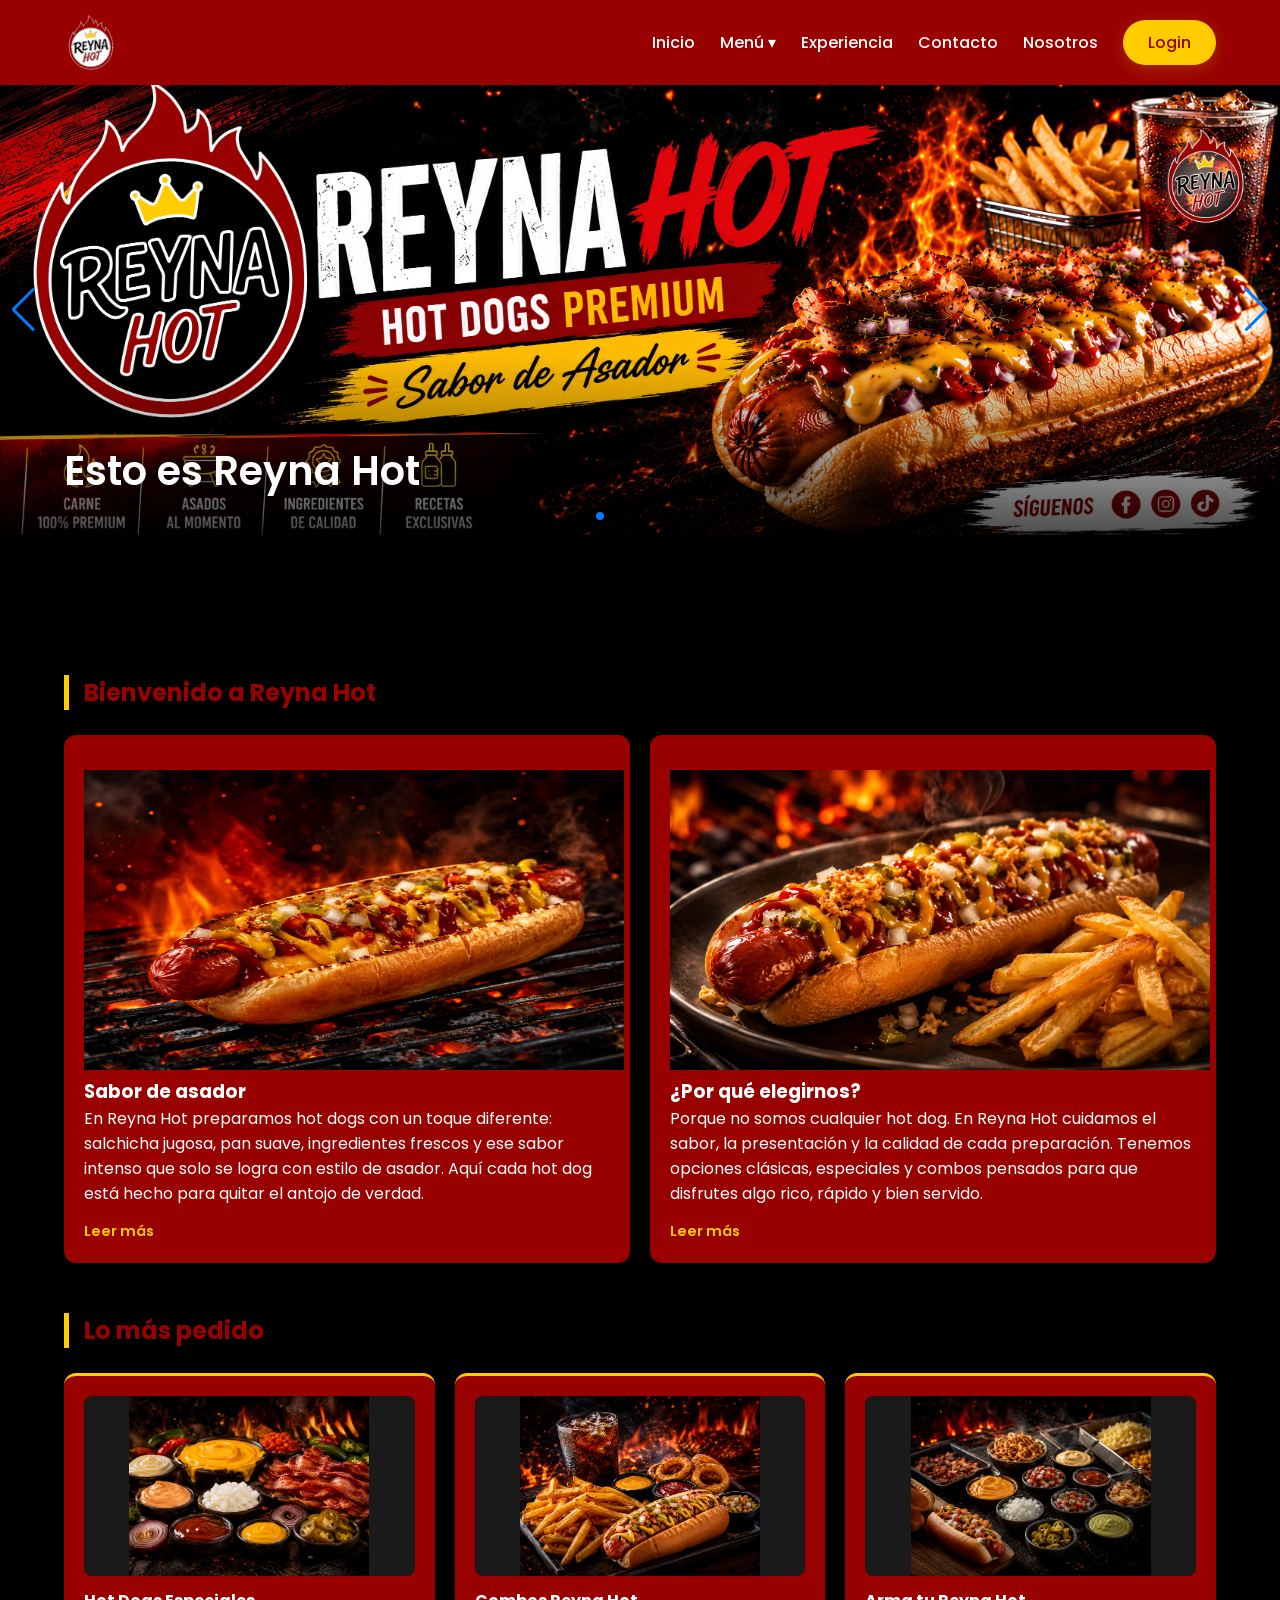
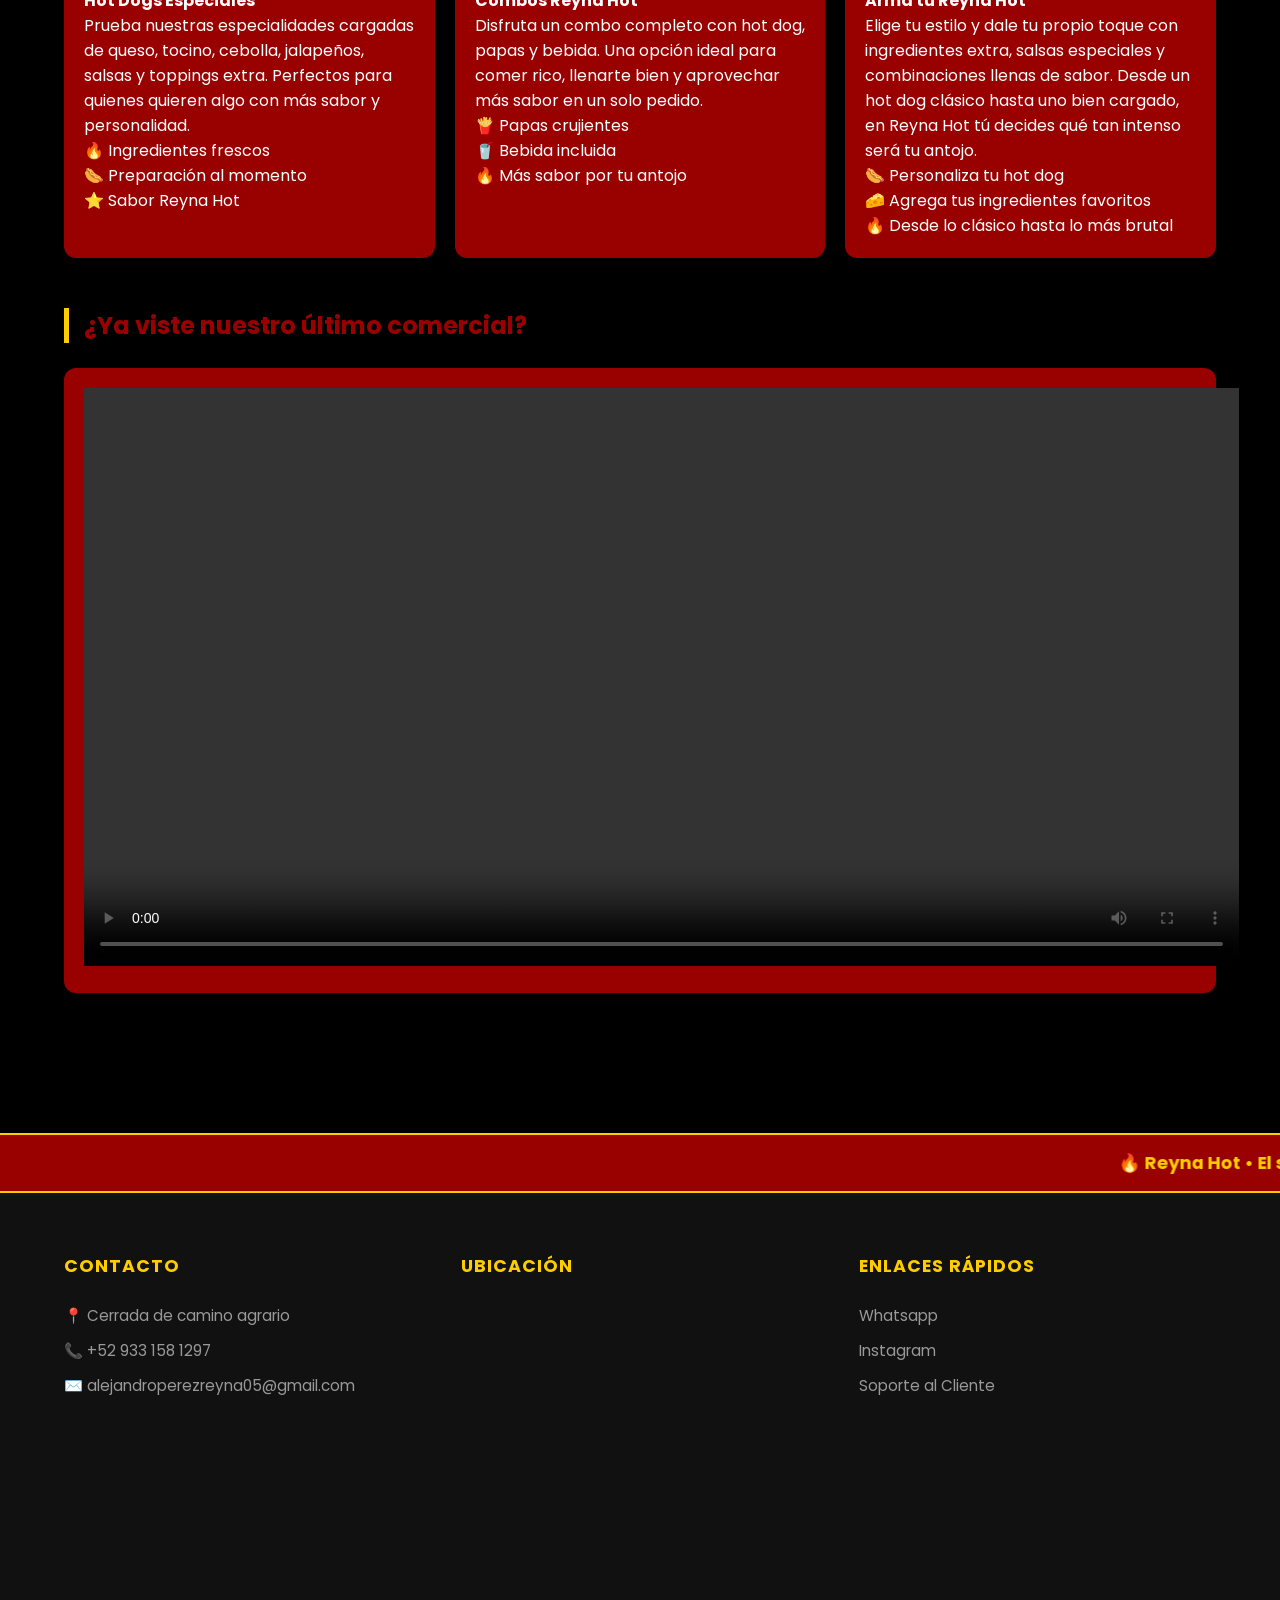
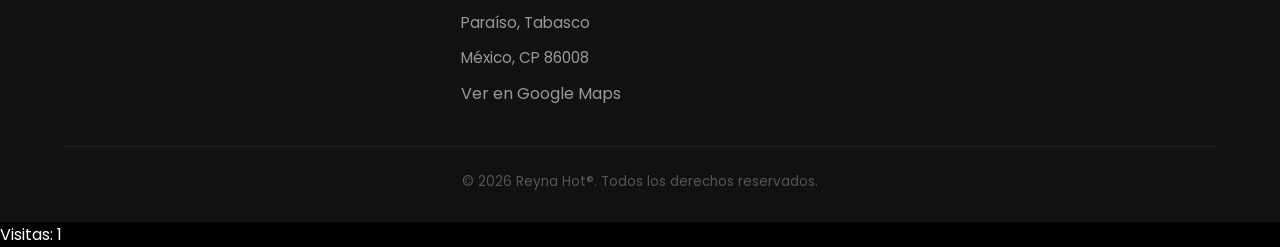
==== index.html @ 56ec8650 "Add files via upload" ====
<!DOCTYPE html>
<html lang="es">
<head>
    <meta charset="UTF-8">
    <meta name="description" content="Sitio web oficial de Reyna Hot">
    <meta name="keywords" content="Hot dog, Reyna Hot, comida, caliente, salchicha">
    <meta name="author" content="Reyna Hot®">
    <link rel="shortcut icon" href="img/favicon.svg" type="image/x-icon">
    <link rel="stylesheet" href="estilos_maquetacion.css">
    <meta name="viewport" content="width=device-width, initial-scale=1.0">
    <title>Reyna Hot</title>
        <!-- Google Fonts -->
    <link href="https://fonts.googleapis.com/css2?family=Poppins:wght@300;400;600&display=swap" rel="stylesheet">
    <link rel='stylesheet' href='https://cdn-uicons.flaticon.com/4.0.0/uicons-regular-rounded/css/uicons-regular-rounded.css'>
    <link rel='stylesheet' href='https://cdn-uicons.flaticon.com/4.0.0/uicons-thin-rounded/css/uicons-thin-rounded.css'>
    <link rel='stylesheet' href='https://cdn-uicons.flaticon.com/4.0.0/uicons-regular-rounded/css/uicons-regular-rounded.css'>
    <link rel='stylesheet' href='https://cdn-uicons.flaticon.com/4.0.0/uicons-thin-rounded/css/uicons-thin-rounded.css'>
    <link rel='stylesheet' href='https://cdn-uicons.flaticon.com/4.0.0/uicons-thin-rounded/css/uicons-thin-rounded.css'>
    <link rel="stylesheet" href="https://cdn.jsdelivr.net/npm/swiper@11/swiper-bundle.min.css"/>
    <link rel='stylesheet' href='https://cdn-uicons.flaticon.com/4.0.0/uicons-brands/css/uicons-brands.css'>
    <link rel='stylesheet' href='https://cdn-uicons.flaticon.com/4.0.0/uicons-brands/css/uicons-brands.css'>
    <link rel='stylesheet' href='https://cdn-uicons.flaticon.com/4.0.0/uicons-regular-straight/css/uicons-regular-straight.css'>
</head>
<body>

    <header>
        <div class="container">
            <div class="logo">
                <!-- COLOCA TU LOGO AQUÍ -->
                <a href="index.html">
                    <img src="img/logo.svg"  alt="Reyna Hot">
                </a>
            </div>

            <nav>
                <ul class="nav-menu">
                    <li><i class="fi fi-rr-home"></i> <a href="index.html"> Inicio</a>
                    
                    <li class="dropdown">
                        <i class="fi fi-rr-book-alt"> </i><a href="menu.html"> Menú ▾</a>
                        <ul class="dropdown-content">
                            <li><a href="menu.html">Especialidades</a></li>
                            <li><a href="menu.html">Arma tu hot</a></li>
                            <li><a href="menu.html">Combos hot</a></li>
                        </ul>
                    </li>
                   

                    <li><i class="fi fi-tr-user-experience"></i> <a href="experiencia.html"> Experiencia</a></li>
                    <li><i class="fi fi-tr-order-food-telephone"></i> </i><a href="contacto.html"> Contacto</a></li>
                    <li><i class="fi fi-tr-hotdog"></i> </i><a href="nosotros.html"> Nosotros</a></li>
                    <li><a href="login.html" class="btn-login">Login</a></li>
                </ul>
            </nav>
        </div>
    </header>
<!-- Banner Principal -->
<div class="swiper mainBanner">
    <div class="swiper-wrapper">
        
        <!-- Slide 1 -->
        <div class="swiper-slide">
            <a href="nosotros.html" class="banner-link">
                <img src="img/banner1.jpg" alt="Nosotros">
                <div class="banner-content">
                    <div class="text-box">
                        <h1>Esto es Reyna Hot</h1>
                    </div>
                </div>
            </a>
        </div>

        <!-- Slide 2 -->
        <div class="swiper-slide">
            <a href="menu.html" class="banner-link">
                <img src="img/banner2.jpg" alt="Los favoritos de la casa">
                <div class="banner-content">
                    <div class="text-box">
                        <h1>Los favoritos de los clientes</h1>
                    </div>
                </div>
            </a>
        </div>
        <!-- Slide 3 -->
        <div class="swiper-slide">
            <a href="menu.html" class="banner-link">
                <img src="img/banner3.jpg" alt="Los combos hot">
                <div class="banner-content">
                    <div class="text-box">
                        <h1>Aprovecha la temporada más Hot</h1>
                    </div>
                </div>
            </a>
        </div>
        <!-- Slide 4 -->
        <div class="swiper-slide">
            <a href="menu.html" class="banner-link">
                <img src="img/banner4.jpg" alt="Sabor de asador">
                <div class="banner-content">
                    <div class="text-box">
                        <h1>Calidad que destaca</h1>
                    </div>
                </div>
            </a>
        </div>
        <!-- Slide 5 -->
        <div class="swiper-slide">
            <a href="https://www.instagram.com/reyna_hot_dogs?igsh=MWE5amQwOGIzZHFiNw==" class="banner-link">
                <img src="img/banner5.jpg" alt="Contactanos">
                <div class="banner-content">
                    <div class="text-box">
                        <h1>Acercate a nosotros</h1>
                    </div>
                </div>
            </a>
        </div>
        <!-- Slide 6 -->
        <div class="swiper-slide">
            <a href="menu.html" class="banner-link">
                <img src="img/banner6.jpg" alt="toppings">
                <div class="banner-content">
                    <div class="text-box">
                        <h1>Toma el control</h1>
                    </div>
                </div>
            </a>
        </div>
    </div>

    <!-- Controles -->
    <div class="swiper-button-next"></div>
    <div class="swiper-button-prev"></div>
    <div class="swiper-pagination"></div>
</div>

    <main class="container" style="padding: 100px 0;">
        <!-- SECCIÓN DE NOTICIAS Y EVENTOS -->
        <section class="seccion-info">
            
            <!-- FILA DE 2 CUADROS (Noticias Destacadas) -->
            <h2 class="titulo-seccion">Bienvenido a Reyna Hot</h2>
            <div class="contenedor-dos">
                <div class="cuadro cuadro-grande">
                    <div class="imagen-placeholder"></div><img src="img/inicio1.png" width="540" height="300">
                    <h3>Sabor de asador</h3>
                    <p>En Reyna Hot preparamos hot dogs con un toque diferente: salchicha jugosa, pan suave, ingredientes frescos y ese sabor intenso que solo se logra con estilo de asador. Aquí cada hot dog está hecho para quitar el antojo de verdad.</p>
                    <a href="#" class="leer-mas">Leer más</a>
                </div>
                <div class="cuadro cuadro-grande">
                    <div class="imagen-placeholder"></div><img src="img/inicio2.png" width="540" height="300">
                    <h3>¿Por qué elegirnos?</h3>
                    <p>Porque no somos cualquier hot dog. En Reyna Hot cuidamos el sabor, la presentación y la calidad de cada preparación. Tenemos opciones clásicas, especiales y combos pensados para que disfrutes algo rico, rápido y bien servido.</p>
                    
                    <a href="#" class="leer-mas">Leer más</a>
                </div>
            </div>

            <!-- FILA DE 3 CUADROS (Eventos o Info Rápida) -->
            <h2 class="titulo-seccion">Lo más pedido</h2>
            <div class="contenedor-tres">
    <!-- Cuadro con Imagen -->
    <div class="cuadro cuadro-pequeno">
        <div class="media-container">
            <img src="img/inicio3.png">
        </div>
        <h4>Hot Dogs Especiales</h4>
        <p>Prueba nuestras especialidades cargadas de queso, tocino, cebolla, jalapeños, salsas y toppings extra. Perfectos para quienes quieren algo con más sabor y personalidad.</p>
        <p>🔥 Ingredientes frescos</p>
        <p>🌭 Preparación al momento</p>
        <p>⭐ Sabor Reyna Hot</p>
    </div>

    <!-- Cuadro con Video -->
    <div class="cuadro cuadro-pequeno">
        <div class="media-container">
            <img src="img/inicio4.png">
        </div>
        <h4>Combos Reyna Hot</h4>
        <p>Disfruta un combo completo con hot dog, papas y bebida. Una opción ideal para comer rico, llenarte bien y aprovechar más sabor en un solo pedido.</p>
        <p>🍟 Papas crujientes</p>
        <p>🥤 Bebida incluida</p>
        <p>🔥 Más sabor por tu antojo</p>
    </div>

    <!-- Cuadro con Info Rápida (Solo texto si quieres) -->
    <div class="cuadro cuadro-pequeno">
        <div class="media-container">
            <img src="img/inicio5.png" alt="Ferrari 2026">
        </div>
        <h4>Arma tu Reyna Hot</h4>
        <p>Elige tu estilo y dale tu propio toque con ingredientes extra, salsas especiales y combinaciones llenas de sabor. Desde un hot dog clásico hasta uno bien cargado, en Reyna Hot tú decides qué tan intenso será tu antojo.</p>
        <p>🌭 Personaliza tu hot dog</p>
        <p>🧀 Agrega tus ingredientes favoritos</p>
        <p>🔥 Desde lo clásico hasta lo más brutal</p>
    </div>
</div>
            <h2 class="titulo-seccion">¿Ya viste nuestro último comercial?</h2>
                <div class="cuadro cuadro-grande">
            <video src="vid/comercial.mov" width="1155" controls></video>
                </div>
</section>
        
    </main>
<marquee class="frase-movimiento" behavior="scroll" direction="left">
🔥 Reyna Hot • El sabor que enciende tu antojo • Hot dogs premium con auténtico estilo de asador 🌭
</marquee>
    <footer>
        <div class="container">
            <div class="footer-grid">
                <div class="footer-col">
                    <h4>Contacto</h4>
                    <p>📍 Cerrada de camino agrario</p>
                    <p>📞 +52 933 158 1297</p>
                    <p>✉️ alejandroperezreyna05@gmail.com</p>
                </div>
                <div class="footer-col">
                    <h4>Ubicación</h4>
                    <iframe src="https://www.google.com/maps/embed?pb=!1m18!1m12!1m3!1d3786.0284055729853!2d-93.2172611!3d18.391558299999996!2m3!1f0!2f0!3f0!3m2!1i1024!2i768!4f13.1!3m3!1m2!1s0x85ee8cd7cc8ce477%3A0xe16984e99de48f21!2sPreparatoria%20Augusto%20Hern%C3%A1ndez%20Oliv%C3%A9!5e0!3m2!1ses!2smx!4v1780123143339!5m2!1ses!2smx" width="400" height="300" style="border:0;" allowfullscreen="" loading="lazy" referrerpolicy="no-referrer-when-downgrade"></iframe>
                    <p>Paraíso, Tabasco</p>
                    <p>México, CP 86008</p>
                    <a href="https://maps.app.goo.gl/R6ohSMiAnmyvH9d88">Ver en Google Maps</a>
                </div>
                <div class="footer-col">
                    <h4>Enlaces Rápidos</h4>
                    <ul>
                        <li><a href="https://wa.me/529331581297?text=%C2%A1Hola%2C%20Reyna%20Hot%21%20Quiero%20hacer%20un%20pedido%20con%20aut%C3%A9ntico%20sabor%20de%20asador.%20Me%20gustar%C3%ADa%20saber%20qu%C3%A9%20opciones%20tienen%20disponibles%20hoy."><i class="fi fi-brands-whatsapp"> </i>Whatsapp</a></li>
                        <li><a href="https://www.instagram.com/reyna_hot_dogs?igsh=MWE5amQwOGIzZHFiNw=="><i class="fi fi-brands-instagram"></i> Instagram</a></li>
                        <li><a href="soporte.html"><i class="fi fi-rs-user"></i> Soporte al Cliente</a></li>
                    </ul>
                </div>
            </div>
            <div class="footer-bottom">
                &copy; 2026 Reyna Hot®. Todos los derechos reservados.
            </div>
        </div>
    </footer>

<script src="https://cdn.jsdelivr.net/npm/swiper@11/swiper-bundle.min.js"></script>
<script src="banner/banner.js"></script>
<script>
let visitas = localStorage.getItem("visitas");

if(visitas == null){
    visitas = 0;
}

visitas++;

localStorage.setItem("visitas", visitas);

document.write("Visitas: " + visitas);
</script>
</body>
</html>
---- estilos_maquetacion.css ----
/* --- 1. VARIABLES --- */
:root {
    --color-primario: #ffcc00; /* Color principal (azul) */
    --color-oscuro: #990000; /* Color oscuro para textos fuertes */
    --color-texto: #ffffff; /* Color general del texto */
    --blanco: #990000; /* Color blanco */
    --sombra: 0 10px 30px rgb(255, 217, 0); /* Sombra suave */
    --transicion: all 0.4s cubic-bezier(0.165, 0.84, 0.44, 1); /* Animación suave */
}

/* Reset básico para quitar márgenes por defecto */
* {
    margin: 0;
    padding: 0;
    box-sizing: border-box; /* Evita que el padding rompa tamaños */
}

/* Configuración general del body */
body {
    font-family: 'Poppins', sans-serif; /* Fuente */
    background-color: #000000; /* Fondo claro */
    color: var(--color-texto); /* Color del texto */
    display: flex;
    flex-direction: column;
    min-height: 100vh; /* Para que el footer quede abajo */
}

/* Contenedor centrado */
.container {
    width: 90%;
    max-width: 1200px; /* Ancho máximo */
    margin: 0 auto; /* Centrar */
}

/* --- 2. HEADER Y LOGO --- */
header {
    background: var(--blanco); /* Fondo blanco */
    padding: 15px 0;
    box-shadow: 0 2px 15px rgba(0,0,0,0.05); /* Sombra ligera */
    position: sticky; /* Se queda fijo arriba */
    top: 0;
    z-index: 1000; /* Siempre encima */
}

/* Alinea logo y menú */
header .container {
    display: flex;
    justify-content: space-between;
    align-items: center;
}

/* CONFIGURACIÓN DEL LOGO */
.logo img {
    height: 55px; /* Tamaño del logo */
    width: auto;
    display: block;
}

/* --- 3. NAVEGACIÓN Y MENÚ --- */
.nav-menu {
    display: flex; /* Menú en fila */
    list-style: none; /* Quita viñetas */
    align-items: center;
}

/* Separación entre opciones */
.nav-menu > li {
    margin-left: 25px;
    position: relative; /* Necesario para submenú */
}

/* Estilo de enlaces */
.nav-menu a {
    text-decoration: none;
    color: var(--color-oscuro);
    font-weight: 500;
    padding: 10px 0;
    transition: var(--transicion);
    display: block;

    /* Permite alinear iconos con texto */
    display: inline-flex; 
    align-items: center; 
    gap: 8px; 
    text-decoration: none; 
    color: inherit;
}

/* Línea animada debajo del menú */
.nav-menu > li > a::after {
    content: '';
    position: absolute;
    width: 0; /* Empieza invisible */
    height: 2px;
    bottom: 0;
    left: 0;
    background-color: var(--color-primario);
    transition: var(--transicion);
}

/* Cuando pasas el mouse aparece la línea */
.nav-menu > li:hover > a::after {
    width: 100%;
}

/* Cambio de color al pasar el mouse */
.nav-menu a:hover {
    color: var(--color-primario);
}

/* --- 4. SUBMENÚ DESPLEGABLE --- */
.dropdown-content {
    position: absolute;
    top: 120%; /* Debajo del menú */
    left: -20px;
    background: var(--blanco);
    min-width: 220px;
    padding: 15px 0;
    list-style: none;
    border-radius: 12px; /* Bordes redondeados */
    box-shadow: var(--sombra);

    /* Oculto por defecto */
    opacity: 0;
    visibility: hidden;
    transform: translateY(20px); /* Baja un poco */
    transition: var(--transicion);
}

/* Mostrar el submenú al pasar el mouse */
.dropdown:hover .dropdown-content {
    opacity: 1;
    visibility: visible;
    transform: translateY(0);
}

/* Estilo de opciones del submenú */
.dropdown-content li a {
    padding: 12px 25px;
    font-size: 0.9rem;
    color: var(--color-texto);
    font-weight: 400;
}

/* Hover en submenú */
.dropdown-content li a:hover {
    background-color: #f8faff;
    color: var(--color-primario);
    padding-left: 30px; /* Se mueve a la derecha */
}

/* Botón Login resaltado */
.btn-login {
    background-color: var(--color-primario);
    color: var(--blanco) !important;
    padding: 10px 25px !important;
    border-radius: 50px; /* Forma redonda */
    box-shadow: 0 4px 15px rgba(199, 152, 0, 0.3);
}

/* Efecto hover del botón */
.btn-login:hover {
    transform: translateY(-2px); /* Se levanta */
    box-shadow: 0 6px 20px rgba(199, 152, 0, 0.3);
}

/* --- 5. RESPONSIVE --- */
@media (max-width: 850px) {

    /* Header en columna */
    header .container {
        flex-direction: column;
        gap: 20px;
    }

    /* Menú se adapta */
    .nav-menu {
        flex-wrap: wrap;
        justify-content: center;
    }

    .nav-menu li {
        margin: 5px 15px;
    }

    /* Submenú en móvil */
    .dropdown-content {
        position: static; /* Ya no flotante */
        box-shadow: none;
        opacity: 1;
        visibility: visible;
        transform: none;
        display: none; /* Oculto */
        background: #f1f1f1;
    }

    /* Mostrar al hacer hover */
    .dropdown:hover .dropdown-content {
        display: block;
    }
}

/* --- 6. FOOTER 3 COLUMNAS --- */
footer {
    background: #111;
    color: #fff;
    padding: 60px 0 30px;
    margin-top: auto; /* Empuja el footer abajo */
}

/* Grid para dividir en columnas */
.footer-grid {
    display: grid;
    grid-template-columns: repeat(auto-fit, minmax(250px, 1fr)); /* Responsive */
    gap: 40px;
    margin-bottom: 40px;
}

/* Títulos del footer */
.footer-col h4 {
    color: var(--color-primario);
    margin-bottom: 25px;
    font-size: 1.1rem;
    text-transform: uppercase;
    letter-spacing: 1px;
}

/* Texto del footer */
.footer-col p, .footer-col li {
    color: #999;
    font-size: 0.95rem;
    margin-bottom: 12px;
}

/* Quita viñetas */
.footer-col ul { 
    list-style: none; 
}

/* Enlaces del footer */
.footer-col a {
    color: #999;
    text-decoration: none;
    transition: var(--transicion);
}

/* Hover enlaces */
.footer-col a:hover {
    color: var(--blanco);
}

/* Parte inferior del footer */
.footer-bottom {
    text-align: center;
    border-top: 1px solid #222;
    padding-top: 25px;
    color: #555;
    font-size: 0.85rem;
}
   /* ESTILOS CSS PARA ESTA SECCIÓN (Agrégalos a tu bloque <style>) */

    .seccion-info {
        padding: 40px 0;
    }

    .titulo-seccion {
        margin-bottom: 25px;
        color: var(--color-oscuro);
        border-left: 5px solid var(--color-primario);
        padding-left: 15px;
    }

    /* Contenedores Flexbox */
    .contenedor-dos, .contenedor-tres {
        display: flex;
        gap: 20px;
        flex-wrap: wrap; /* Para que sea responsivo */
        margin-bottom: 50px;
    }

    /* Estilo base de los cuadros */
    .cuadro {
        background: var(--blanco);
        border-radius: 12px;
        padding: 20px;
        box-shadow: 0 4px 15px rgba(0,0,0,0.05);
        transition: transform 0.3s ease;
    }

    .cuadro:hover {
        transform: translateY(-5px);
    }

    /* Tamaños específicos */
    .cuadro-grande {
        flex: 1 1 calc(50% - 20px); /* 2 cuadros por fila */
        min-width: 300px;
    }

    .cuadro-pequeno {
        flex: 1 1 calc(33.33% - 20px); /* 3 cuadros por fila */
        min-width: 250px;
        border-top: 3px solid var(--color-primario);
        align-items: center;
    }
.imagen-placeholder {
    width: 100%;
    height: auto;       /* Ya no obligamos a que mida 200px */
    overflow: hidden;
    border-radius: 8px;
    margin-bottom: 15px;
}

.imagen-placeholder img {
    width: 100%;        /* Ocupa todo el ancho disponible */
    height: auto;       /* Mantiene su proporción natural */
    display: block;
}
  
    /* Elementos internos 
    .imagen-placeholder {
        background: #eee;
        height: 150px;
        display: flex;
        align-items: center;
        justify-content: center;
        border-radius: 8px;
        margin-bottom: 15px;
        color: #888;
    }*/

    .leer-mas {
        display: inline-block;
        margin-top: 15px;
        color: var(--color-primario);
        text-decoration: none;
        font-weight: 600;
        font-size: 0.9rem;
    }
    /* Contenedor universal para fotos y videos */
.media-container {
    width: 100%;
    height: 180px;         /* Altura fija para que los 3 cuadros estén parejos */
    background-color: #1a1a1a; /* Fondo oscuro para resaltar el contenido */
    display: flex;
    align-items: center;
    justify-content: center;
    border-radius: 8px;
    margin-bottom: 12px;
    overflow: hidden;
}

/* Ajuste para que se vea TODO (Imagen) */
.media-container img {
    max-width: 100%;
    max-height: 100%;
    object-fit: contain;   /* ESTA ES LA CLAVE: No corta nada */
}

/* Ajuste para que se vea TODO (Video) */
.media-container video {
    width: 100%;
    height: 100%;
    object-fit: contain;   /* ESTA ES LA CLAVE: Muestra el video completo */
    outline: none;
}
    /*swiper*/
/* --- ESTILOS DEL BANNER --- */
.mainBanner {
    width: 100%;
    height: 450px; /* Altura ideal tipo e-commerce */
    position: relative;
}

.mainBanner .swiper-slide {
    position: relative;
    overflow: hidden;
}

.mainBanner img {
    width: 100%;
    height: 100%;
    object-fit: cover; /* Ajuste perfecto de la imagen */
    object-position: center;
}

/* Capa de contenido sobre la imagen */
.banner-content {
    position: absolute;
    top: 0;
    left: 0;
    width: 100%;
    height: 100%;
    display: flex;
    align-items: center; /* Centrado vertical */
    padding-left: 10%; /* Alineado a la izquierda como ML */
    background: linear-gradient(to right, rgba(0,0,0,0.4), transparent); /* Degradado para legibilidad */
}

.text-box {
    color: white;
    max-width: 500px;
}

.text-box span {
    font-size: 0.9rem;
    font-weight: 600;
    letter-spacing: 2px;
    color: var(--color-primario);
}

.text-box h1 {
    font-size: 3rem;
    margin: 10px 0 20px;
    line-height: 1.1;
}

.btn-comprar {
    padding: 12px 30px;
    background: var(--color-primario);
    border: none;
    color: white;
    font-weight: 600;
    border-radius: 5px;
    cursor: pointer;
    transition: transform 0.3s;
}

.btn-comprar:hover {
    transform: scale(1.05);
}

/* --- RESPONSIVE --- */
@media (max-width: 768px) {
    .mainBanner { height: 300px; }
    .text-box h1 { font-size: 1.8rem; }
    .banner-content { padding-left: 5%; }
}
/* --- ESTILOS DEL BANNER --- */
.mainBanner {
    width: 100%;
    height: 450px;
    position: relative;
}

/* Hace que todo el slide sea clickable */
.banner-link {
    text-decoration: none;
    display: block;
    width: 100%;
    height: 100%;
    position: relative;
}

.mainBanner .swiper-slide {
    position: relative;
    overflow: hidden;
}

.mainBanner img {
    width: 100%;
    height: 100%;
    object-fit: cover;
    object-position: center;
    transition: transform 0.5s ease; /* Efecto zoom opcional */
}

/* Zoom suave al pasar el mouse por el banner */
.banner-link:hover img {
    transform: scale(1.05);
}

/* Capa de contenido: Alineada ABAJO a la IZQUIERDA */
.banner-content {
    position: absolute;
    top: 0;
    left: 0;
    width: 100%;
    height: 100%;
    display: flex;
    align-items: flex-end; /* Mueve el texto al fondo */
    justify-content: flex-start; /* Mueve el texto a la izquierda */
    padding: 40px 5%; /* Espacio desde los bordes */
    /* Degradado oscuro desde abajo para que el texto blanco se lea perfecto */
    background: linear-gradient(to top, rgba(0,0,0,0.7) 0%, transparent 40%);
    box-sizing: border-box;
}

.text-box {
    color: white;
    max-width: 80%;
}

.text-box h1 {
    font-size: 2.5rem;
    margin: 0;
    line-height: 1.2;
    font-weight: 600;
    /* Sombra de apoyo */
    text-shadow: 2px 2px 10px rgba(0,0,0,0.5);
}

/* --- RESPONSIVE --- */
@media (max-width: 768px) {
    .mainBanner { height: 300px; }
    .text-box h1 { font-size: 1.5rem; }
    .banner-content { padding: 20px 5%; }
}
.frase-movimiento {
    background: #990000;
    color: #ffcc00;
    padding: 15px;
    font-weight: 700;
    font-size: 1.1rem;
    border-top: 2px solid #ffcc00;
    border-bottom: 2px solid #ffcc00;
}
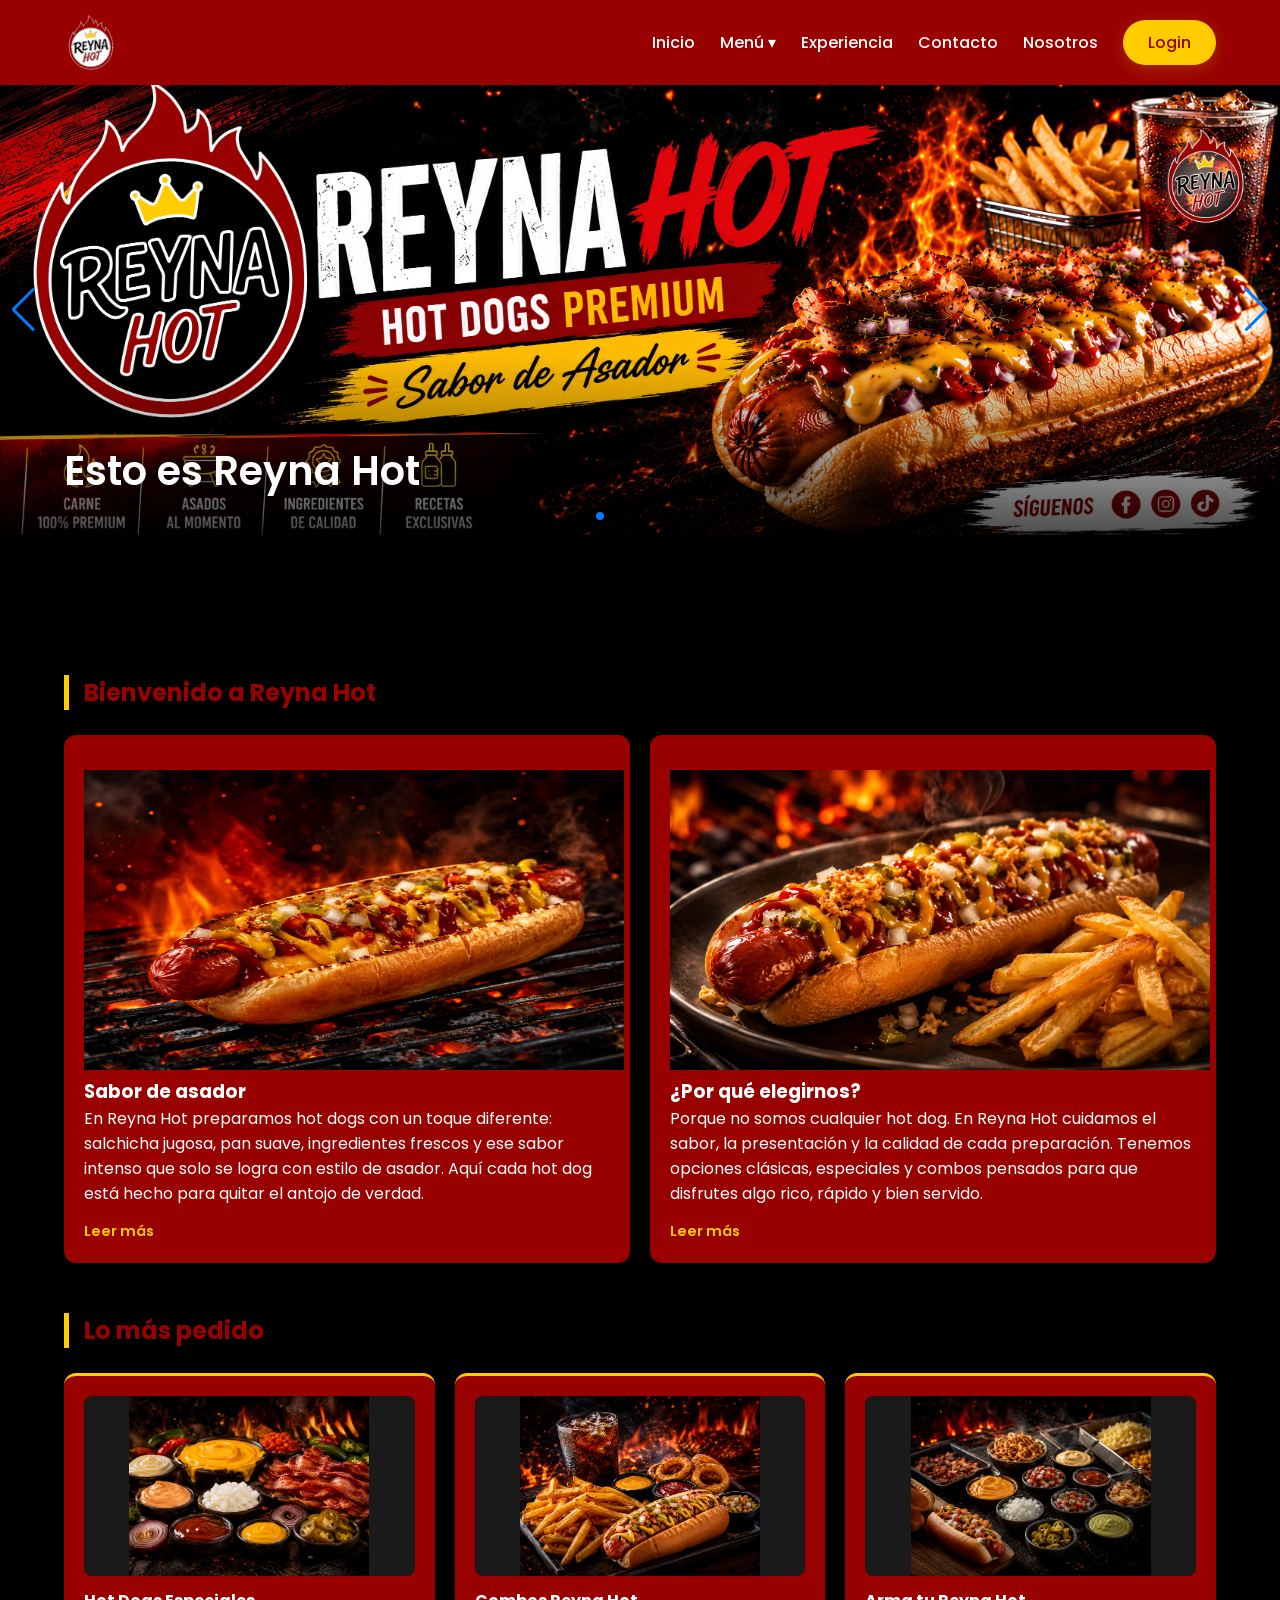
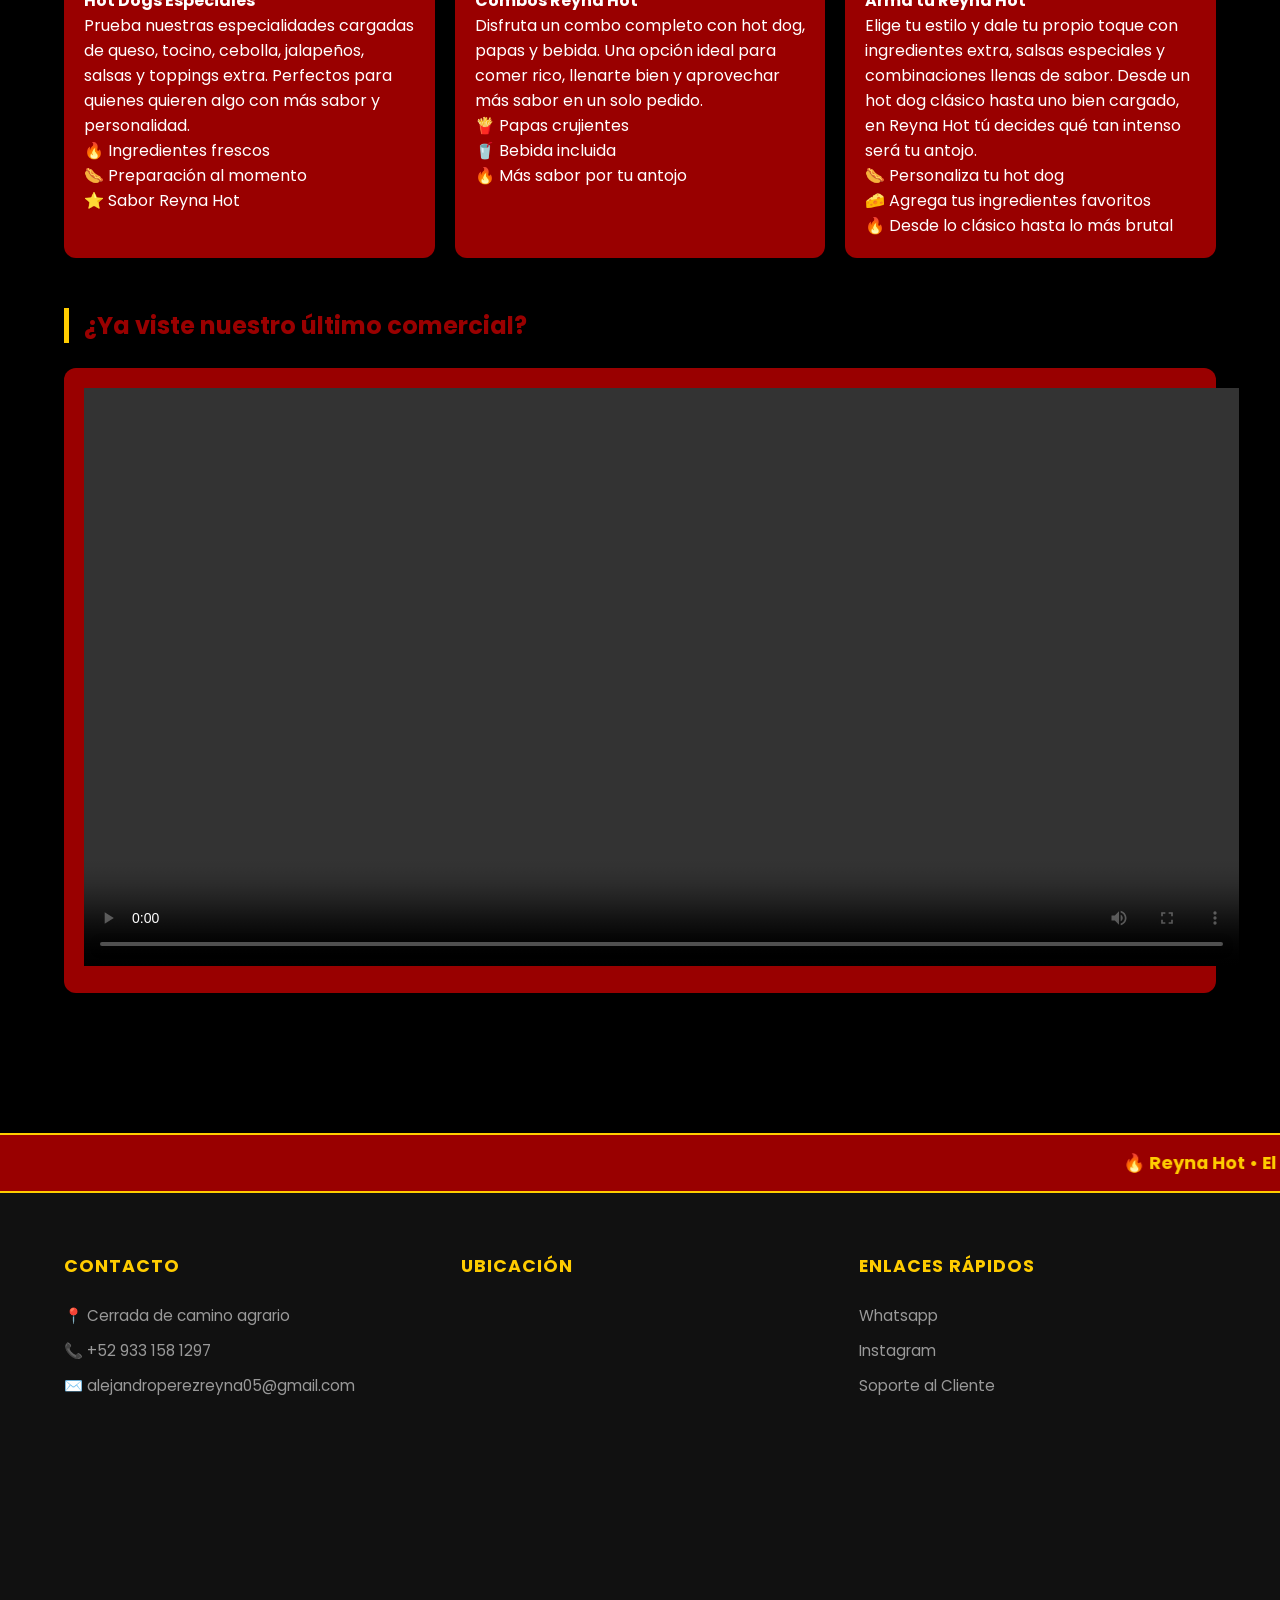
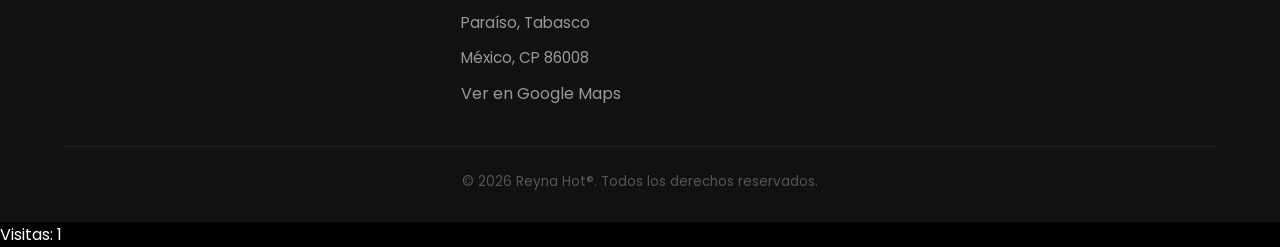
==== commit 337406a0: "Reyna Hot 3A cambios" ====
--- a/index.html
+++ b/index.html
@@ -196,7 +196,7 @@
 </div>
             <h2 class="titulo-seccion">¿Ya viste nuestro último comercial?</h2>
                 <div class="cuadro cuadro-grande">
-            <video src="vid/comercial.mov" width="1155" controls></video>
+            <video src="vid/comercial.mp4" width="1155" controls></video>
                 </div>
 </section>
         
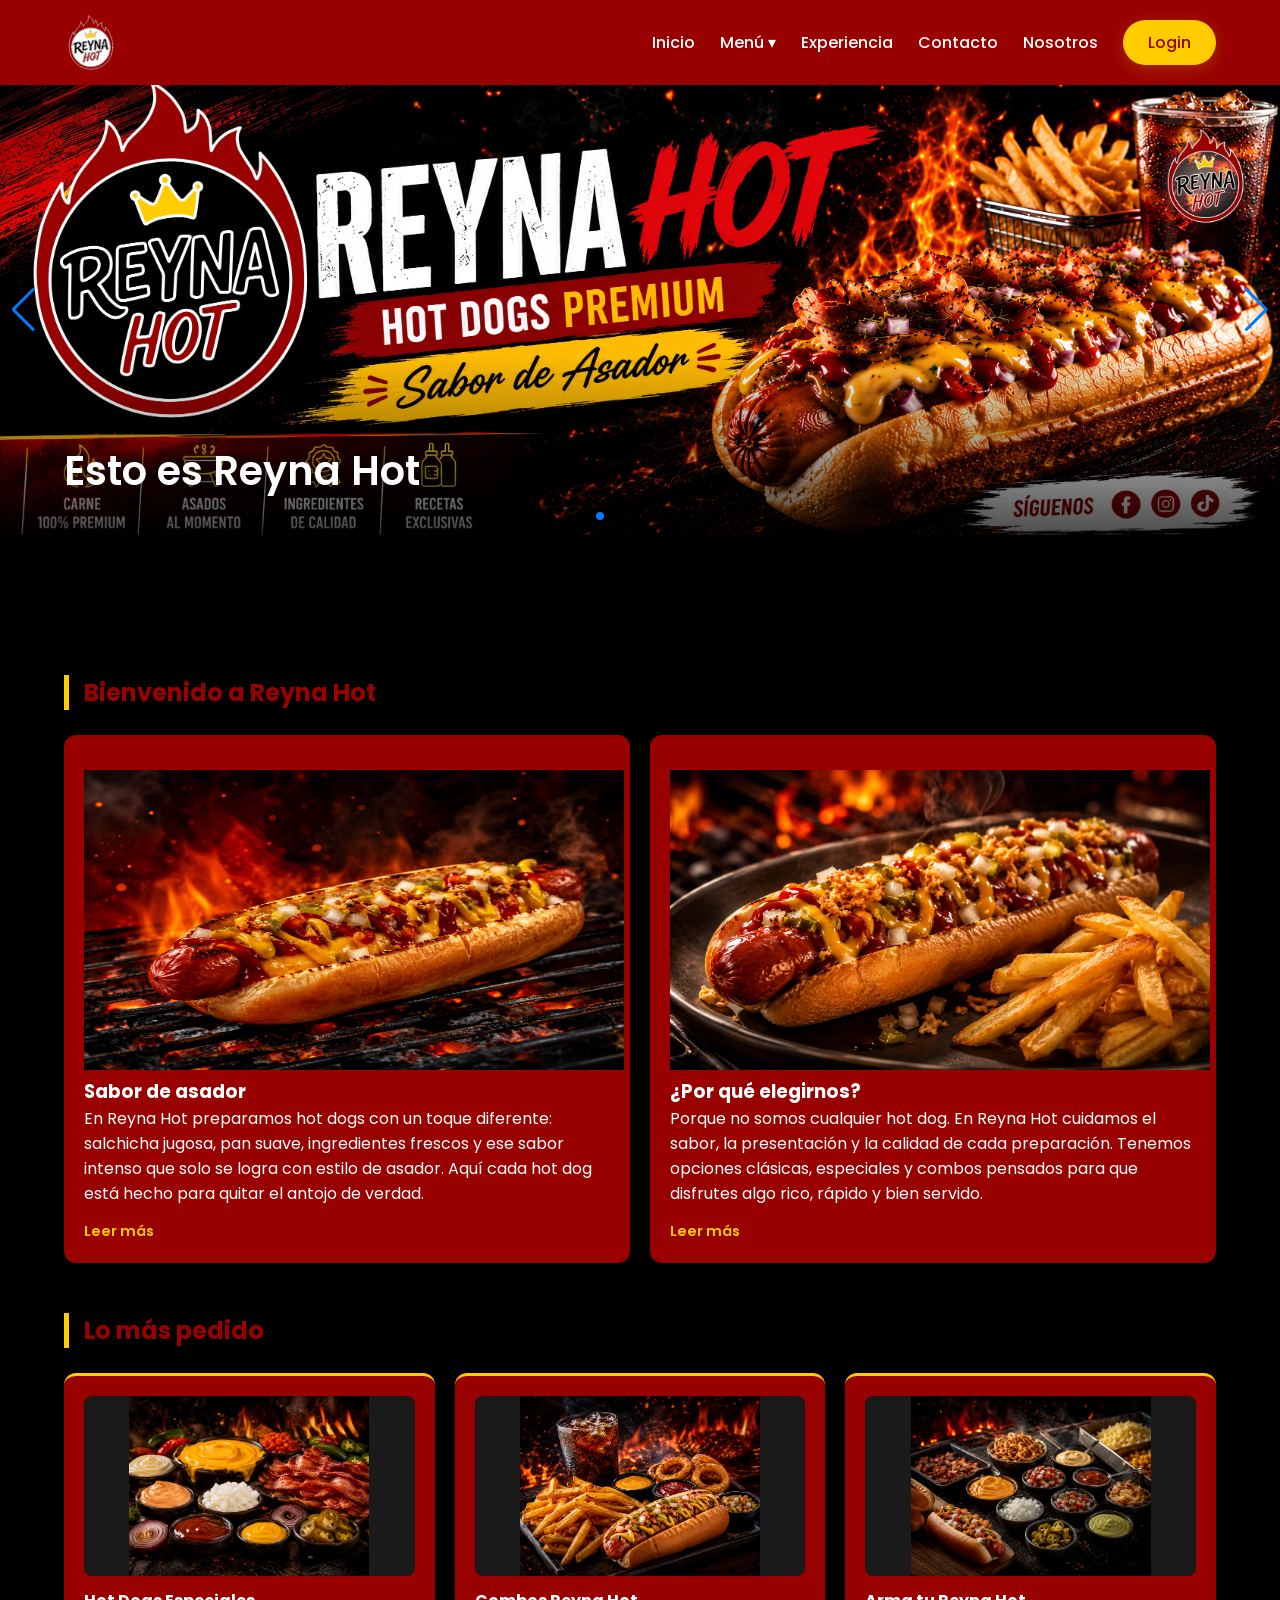
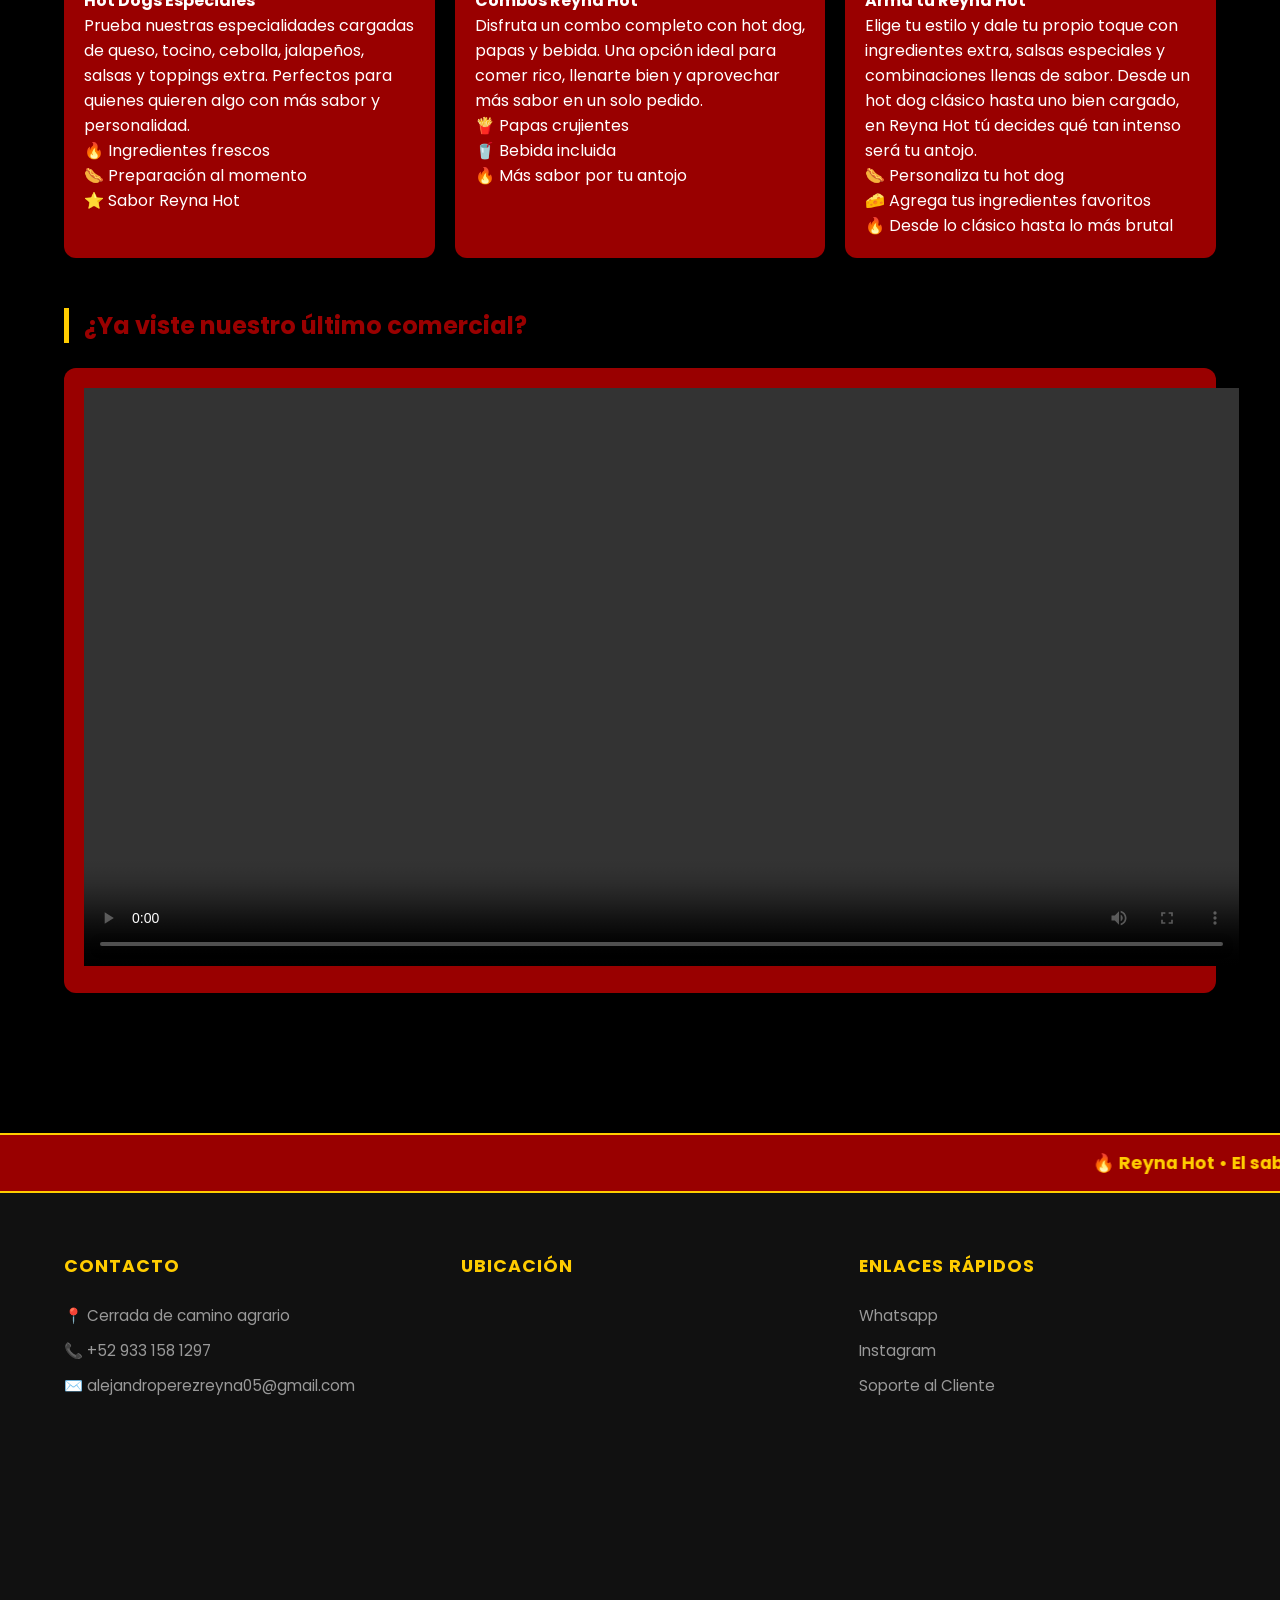
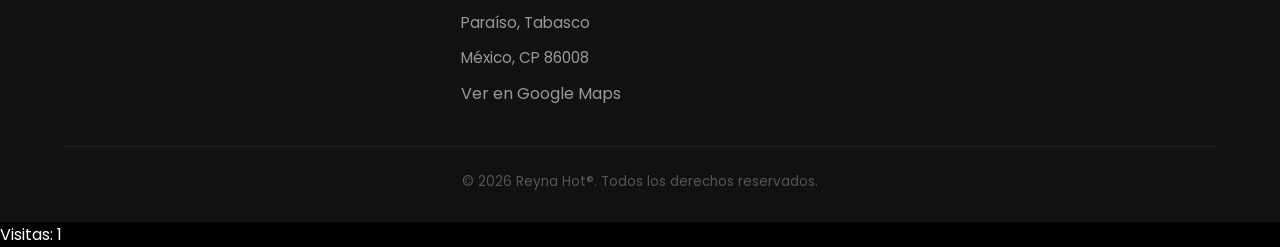
==== commit 6170dd26: "Reyna Hot Cambios" ====
--- a/index.html
+++ b/index.html
@@ -1,6 +1,15 @@
 <!DOCTYPE html>
 <html lang="es">
 <head>
+    <!-- Google tag (gtag.js) -->
+<script async src="https://www.googletagmanager.com/gtag/js?id=G-YFEHPZPRZK"></script>
+<script>
+  window.dataLayer = window.dataLayer || [];
+  function gtag(){dataLayer.push(arguments);}
+  gtag('js', new Date());
+
+  gtag('config', 'G-YFEHPZPRZK');
+</script>
     <meta charset="UTF-8">
     <meta name="description" content="Sitio web oficial de Reyna Hot">
     <meta name="keywords" content="Hot dog, Reyna Hot, comida, caliente, salchicha">
